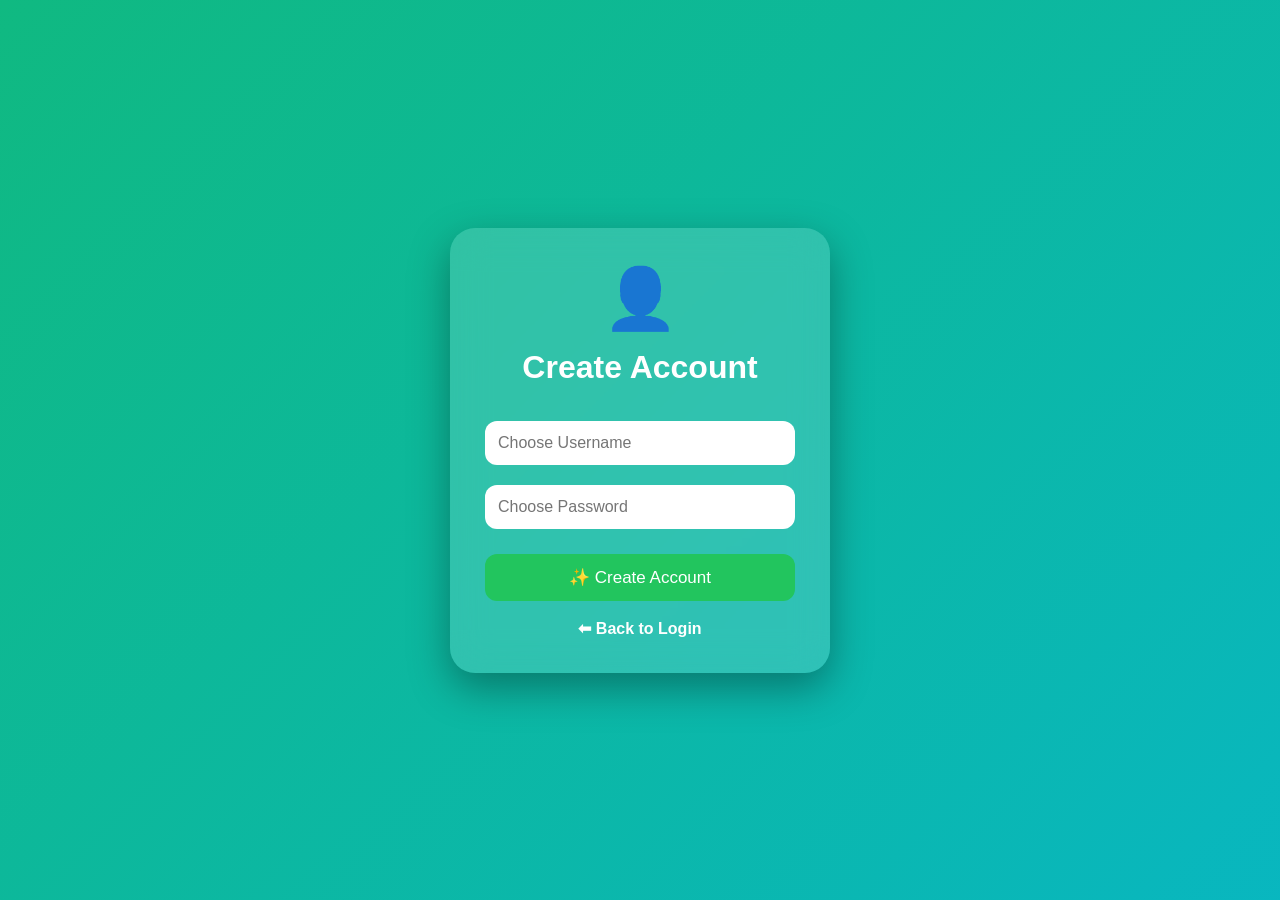
==== templates/login.html @ 2809e5dc "Initial Finance Dashboard" ====
<!DOCTYPE html>
<html>
<head>
<title>Create Account</title>

<style>

*{
    margin:0;
    padding:0;
    box-sizing:border-box;
    font-family:Arial,sans-serif;
}

body{
    height:100vh;
    display:flex;
    justify-content:center;
    align-items:center;
    background:linear-gradient(-45deg,#2563eb,#7c3aed,#06b6d4,#10b981);
    background-size:400% 400%;
    animation:bg 12s ease infinite;
}

@keyframes bg{
    0%{background-position:0% 50%;}
    50%{background-position:100% 50%;}
    100%{background-position:0% 50%;}
}

.card{
    width:380px;
    padding:35px;
    background:rgba(255,255,255,.15);
    backdrop-filter:blur(18px);
    border-radius:25px;
    box-shadow:0 15px 40px rgba(0,0,0,.35);
    text-align:center;
    animation:pop .7s ease;
}

@keyframes pop{
    from{
        opacity:0;
        transform:translateY(60px) scale(.8);
    }
    to{
        opacity:1;
        transform:translateY(0) scale(1);
    }
}

.logo{
    font-size:60px;
    animation:float 3s infinite ease-in-out;
}

@keyframes float{
    0%,100%{transform:translateY(0);}
    50%{transform:translateY(-10px);}
}

h1{
    color:white;
    margin:15px 0 25px;
}

input{
    width:100%;
    padding:13px;
    margin:10px 0;
    border:none;
    border-radius:12px;
    font-size:16px;
}

input:focus{
    outline:none;
    box-shadow:0 0 15px #38bdf8;
}

button{
    width:100%;
    padding:13px;
    margin-top:15px;
    background:#22c55e;
    color:white;
    border:none;
    border-radius:12px;
    font-size:17px;
    cursor:pointer;
    transition:.3s;
}

button:hover{
    transform:translateY(-3px);
    background:#16a34a;
    box-shadow:0 10px 25px rgba(34,197,94,.4);
}

a{
    color:white;
    text-decoration:none;
    font-weight:bold;
}

a:hover{
    text-decoration:underline;
}

</style>
</head>

<body>

<div class="card">

<div class="logo">👤</div>

<h1>Create Account</h1>

<form method="POST">

<input
type="text"
name="username"
placeholder="Choose Username"
required>

<input
type="password"
name="password"
placeholder="Choose Password"
required>

<button type="submit">
✨ Create Account
</button>

</form>

<br>

<a href="/login">
⬅ Back to Login
</a>

</div>

</body>
</html>
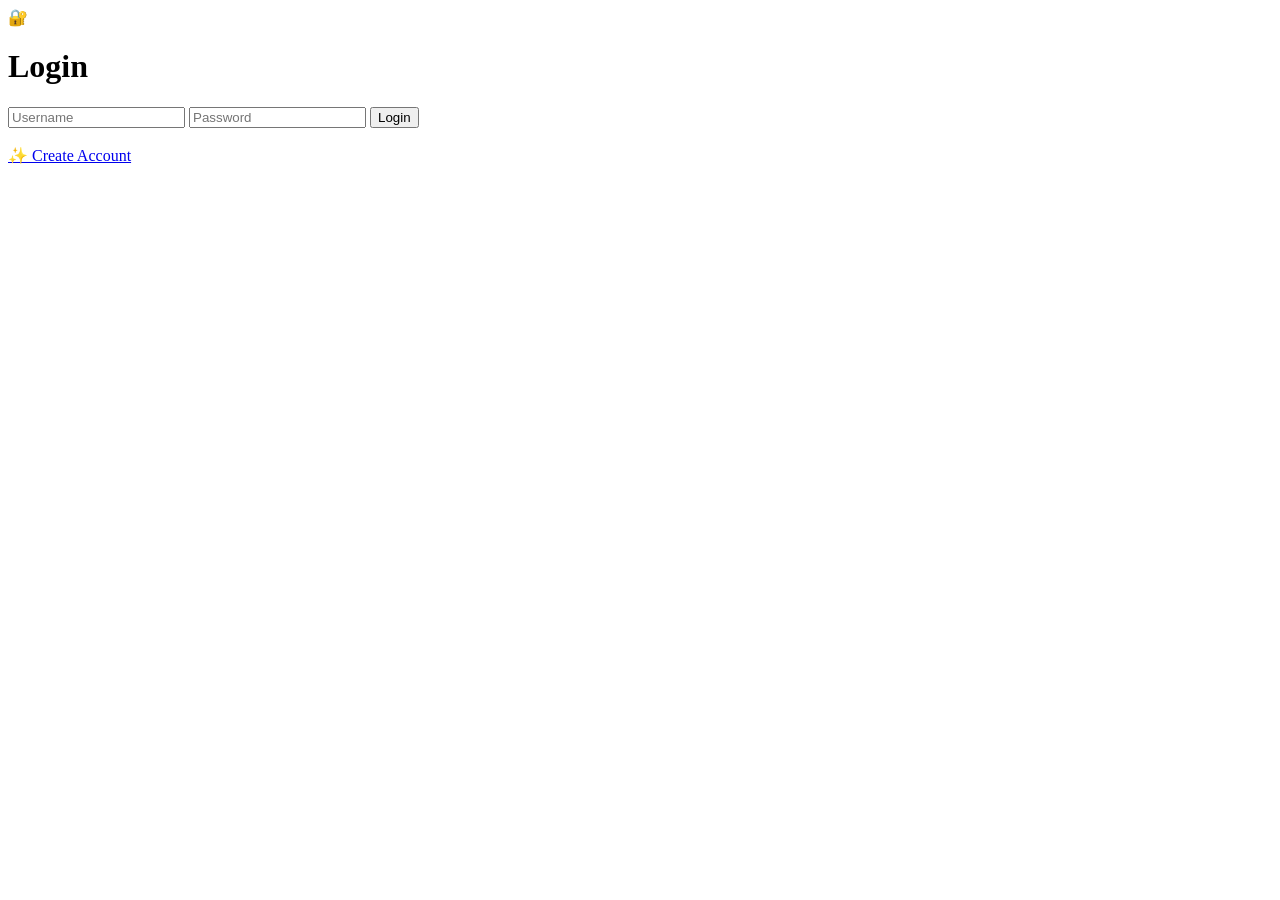
==== commit b27161e0: "Fixed login page" ====
--- a/templates/login.html
+++ b/templates/login.html
@@ -1,148 +1,41 @@
 <!DOCTYPE html>
 <html>
 <head>
-<title>Create Account</title>
-
-<style>
-
-*{
-    margin:0;
-    padding:0;
-    box-sizing:border-box;
-    font-family:Arial,sans-serif;
-}
-
-body{
-    height:100vh;
-    display:flex;
-    justify-content:center;
-    align-items:center;
-    background:linear-gradient(-45deg,#2563eb,#7c3aed,#06b6d4,#10b981);
-    background-size:400% 400%;
-    animation:bg 12s ease infinite;
-}
-
-@keyframes bg{
-    0%{background-position:0% 50%;}
-    50%{background-position:100% 50%;}
-    100%{background-position:0% 50%;}
-}
-
-.card{
-    width:380px;
-    padding:35px;
-    background:rgba(255,255,255,.15);
-    backdrop-filter:blur(18px);
-    border-radius:25px;
-    box-shadow:0 15px 40px rgba(0,0,0,.35);
-    text-align:center;
-    animation:pop .7s ease;
-}
-
-@keyframes pop{
-    from{
-        opacity:0;
-        transform:translateY(60px) scale(.8);
-    }
-    to{
-        opacity:1;
-        transform:translateY(0) scale(1);
-    }
-}
-
-.logo{
-    font-size:60px;
-    animation:float 3s infinite ease-in-out;
-}
-
-@keyframes float{
-    0%,100%{transform:translateY(0);}
-    50%{transform:translateY(-10px);}
-}
-
-h1{
-    color:white;
-    margin:15px 0 25px;
-}
-
-input{
-    width:100%;
-    padding:13px;
-    margin:10px 0;
-    border:none;
-    border-radius:12px;
-    font-size:16px;
-}
-
-input:focus{
-    outline:none;
-    box-shadow:0 0 15px #38bdf8;
-}
-
-button{
-    width:100%;
-    padding:13px;
-    margin-top:15px;
-    background:#22c55e;
-    color:white;
-    border:none;
-    border-radius:12px;
-    font-size:17px;
-    cursor:pointer;
-    transition:.3s;
-}
-
-button:hover{
-    transform:translateY(-3px);
-    background:#16a34a;
-    box-shadow:0 10px 25px rgba(34,197,94,.4);
-}
-
-a{
-    color:white;
-    text-decoration:none;
-    font-weight:bold;
-}
-
-a:hover{
-    text-decoration:underline;
-}
-
-</style>
+<title>Login - Finance Dashboard</title>
 </head>
 
 <body>
 
 <div class="card">
 
-<div class="logo">👤</div>
+<div class="logo">🔐</div>
 
-<h1>Create Account</h1>
+<h1>Login</h1>
 
 <form method="POST">
 
 <input
 type="text"
 name="username"
-placeholder="Choose Username"
+placeholder="Username"
 required>
 
 <input
 type="password"
 name="password"
-placeholder="Choose Password"
+placeholder="Password"
 required>
 
 <button type="submit">
-✨ Create Account
+Login
 </button>
 
 </form>
 
 <br>
 
-<a href="/login">
-⬅ Back to Login
+<a href="/signup">
+✨ Create Account
 </a>
 
 </div>
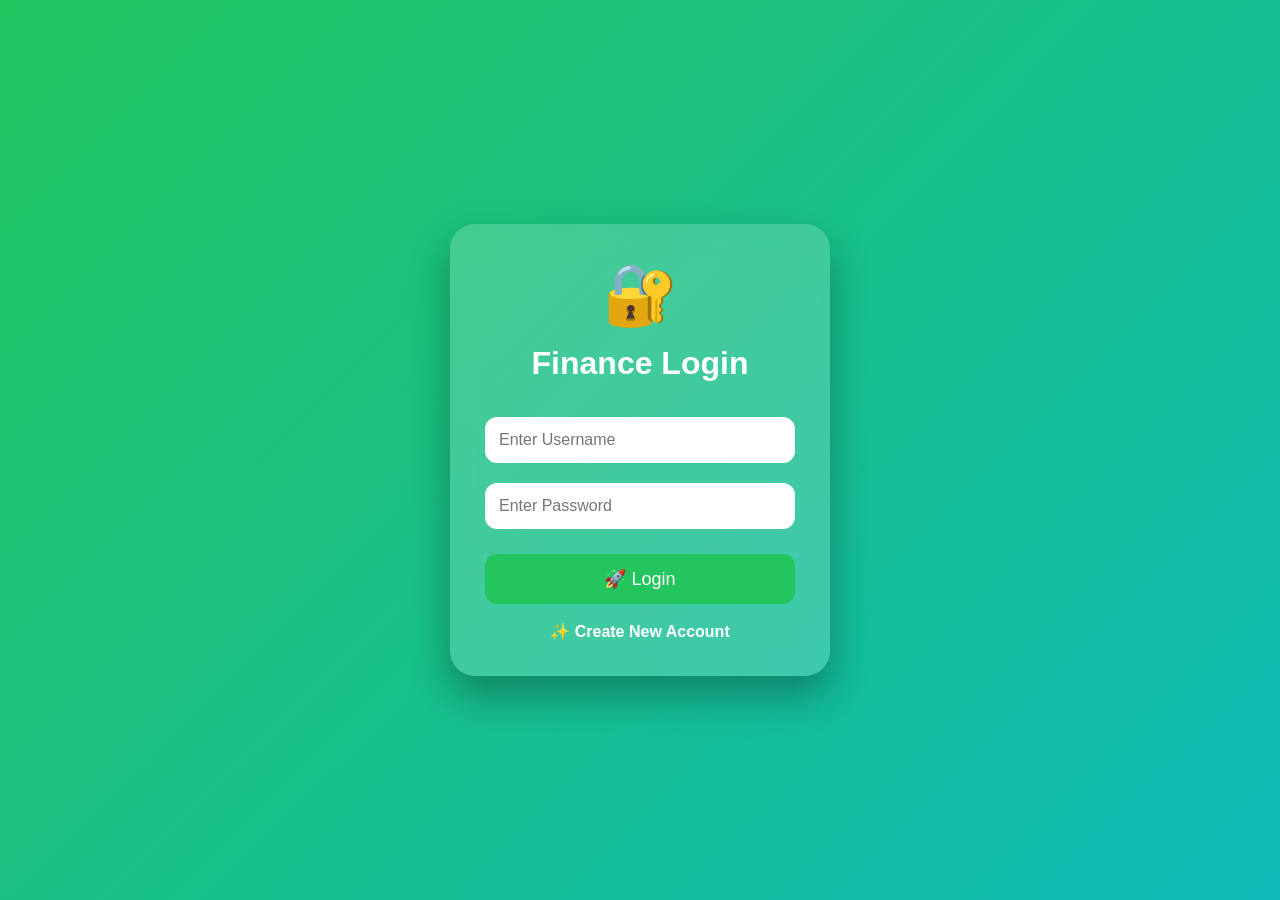
==== commit 3c8867fb: "Fixed login page" ====
--- a/templates/login.html
+++ b/templates/login.html
@@ -2,6 +2,95 @@
 <html>
 <head>
 <title>Login - Finance Dashboard</title>
+
+<style>
+
+*{
+    margin:0;
+    padding:0;
+    box-sizing:border-box;
+    font-family:Arial,sans-serif;
+}
+
+body{
+    height:100vh;
+    display:flex;
+    justify-content:center;
+    align-items:center;
+    background:linear-gradient(-45deg,#2563eb,#9333ea,#06b6d4,#22c55e);
+    background-size:400% 400%;
+    animation:bg 10s ease infinite;
+}
+
+@keyframes bg{
+    0%{background-position:0% 50%;}
+    50%{background-position:100% 50%;}
+    100%{background-position:0% 50%;}
+}
+
+.card{
+    width:380px;
+    padding:35px;
+    background:rgba(255,255,255,0.18);
+    backdrop-filter:blur(15px);
+    border-radius:25px;
+    box-shadow:0 20px 40px rgba(0,0,0,0.3);
+    text-align:center;
+}
+
+.logo{
+    font-size:60px;
+    margin-bottom:15px;
+}
+
+h1{
+    color:white;
+    margin-bottom:25px;
+}
+
+input{
+    width:100%;
+    padding:14px;
+    margin:10px 0;
+    border:none;
+    border-radius:12px;
+    font-size:16px;
+    outline:none;
+}
+
+input:focus{
+    box-shadow:0 0 15px #38bdf8;
+}
+
+button{
+    width:100%;
+    padding:14px;
+    margin-top:15px;
+    background:#22c55e;
+    color:white;
+    border:none;
+    border-radius:12px;
+    font-size:18px;
+    cursor:pointer;
+}
+
+button:hover{
+    background:#16a34a;
+    transform:scale(1.05);
+}
+
+a{
+    color:white;
+    text-decoration:none;
+    font-weight:bold;
+}
+
+a:hover{
+    text-decoration:underline;
+}
+
+</style>
+
 </head>
 
 <body>
@@ -10,24 +99,24 @@
 
 <div class="logo">🔐</div>
 
-<h1>Login</h1>
+<h1>Finance Login</h1>
 
 <form method="POST">
 
-<input
-type="text"
-name="username"
-placeholder="Username"
+<input 
+type="text" 
+name="username" 
+placeholder="Enter Username"
 required>
 
-<input
-type="password"
-name="password"
-placeholder="Password"
+<input 
+type="password" 
+name="password" 
+placeholder="Enter Password"
 required>
 
 <button type="submit">
-Login
+🚀 Login
 </button>
 
 </form>
@@ -35,10 +124,11 @@
 <br>
 
 <a href="/signup">
-✨ Create Account
+✨ Create New Account
 </a>
 
 </div>
 
 </body>
 </html>
+
